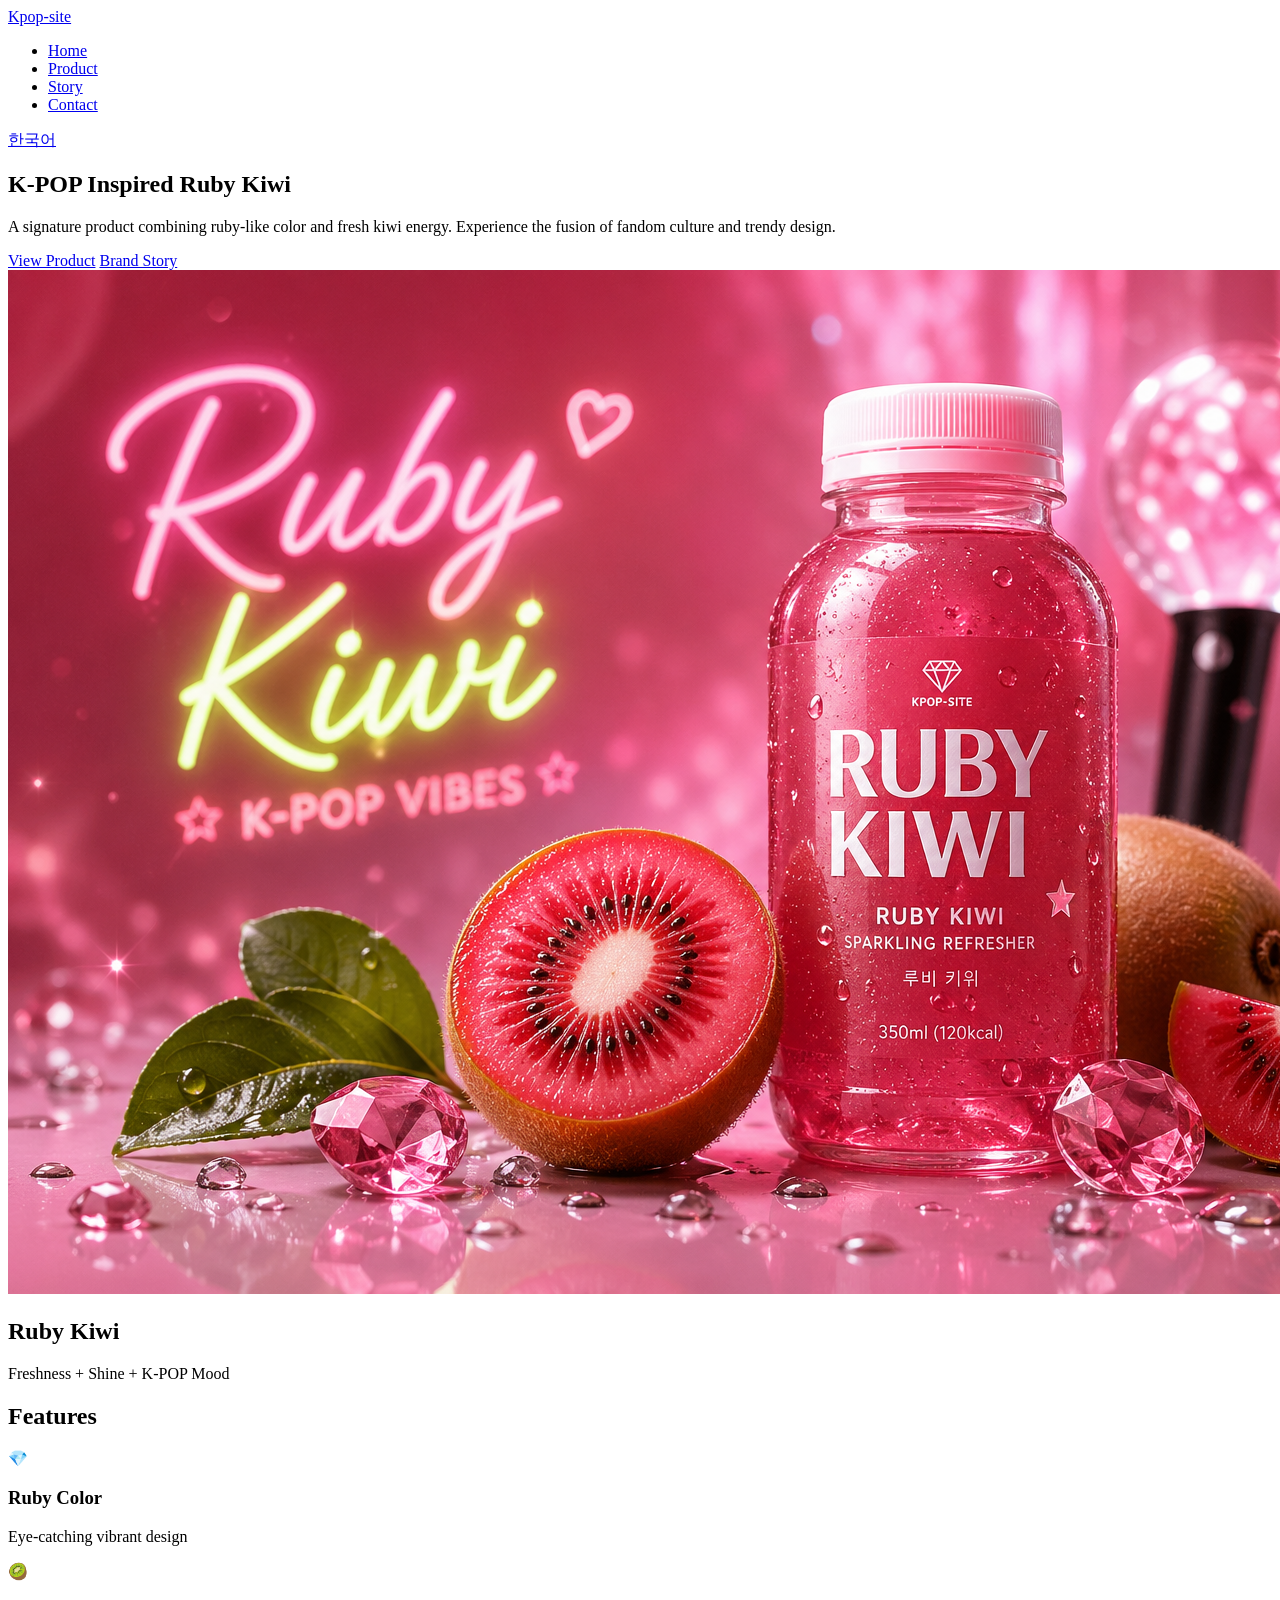
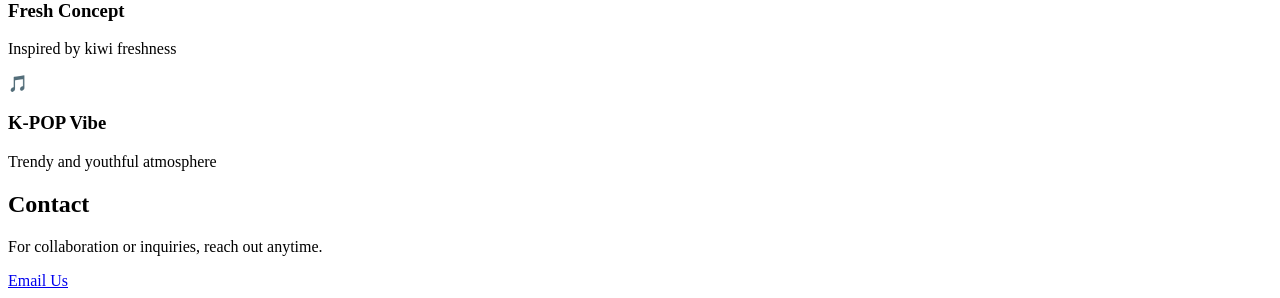
==== english.html @ 42dc640c "HGU" ====
<!DOCTYPE html>
<html lang="en">

<head>
    <meta charset="UTF-8" />
    <meta name="viewport" content="width=device-width, initial-scale=1.0" />
    <title>Kpop-site | Ruby Kiwi</title>
    <link rel="stylesheet" href="style.css">
</head>

<body>

    <header>
        <nav class="navbar">
            <a href="index.html" class="logo">Kpop-site</a>
            <ul class="nav-menu">
                <li><a href="#home">Home</a></li>
                <li><a href="#product">Product</a></li>
                <li><a href="#story">Story</a></li>
                <li><a href="#contact">Contact</a></li>
            </ul>
            <a href="index.html" class="lang-link">한국어</a>
        </nav>
    </header>

    <main>
        <section class="hero" id="home">
            <div class="hero-text">
                <h1>K-POP Inspired <span>Ruby Kiwi</span></h1>
                <p>
                    A signature product combining ruby-like color and fresh kiwi energy.
                    Experience the fusion of fandom culture and trendy design.
                </p>
                <div class="button-group">
                    <a href="#product" class="btn btn-primary">View Product</a>
                    <a href="#story" class="btn btn-secondary">Brand Story</a>
                </div>
            </div>

            <div class="product-card" id="product">
                <img src="ruby-kiwi.png" alt="Ruby Kiwi product image" />
                <h2>Ruby Kiwi</h2>
                <p>Freshness + Shine + K-POP Mood</p>
            </div>
        </section>

        <section>
            <h2 class="section-title">Features</h2>
            <div class="features">
                <div class="feature-card">
                    <div class="feature-icon">💎</div>
                    <h3>Ruby Color</h3>
                    <p>Eye-catching vibrant design</p>
                </div>

                <div class="feature-card">
                    <div class="feature-icon">🥝</div>
                    <h3>Fresh Concept</h3>
                    <p>Inspired by kiwi freshness</p>
                </div>

                <div class="feature-card">
                    <div class="feature-icon">🎵</div>
                    <h3>K-POP Vibe</h3>
                    <p>Trendy and youthful atmosphere</p>
                </div>
            </div>
        </section>

        <section id="contact">
            <div class="contact-box">
                <h2>Contact</h2>
                <p>For collaboration or inquiries, reach out anytime.</p>
                <a href="mailto:hello@kpop-site.com" class="btn btn-primary">Email Us</a>
            </div>
        </section>
    </main>

</body>

</html>
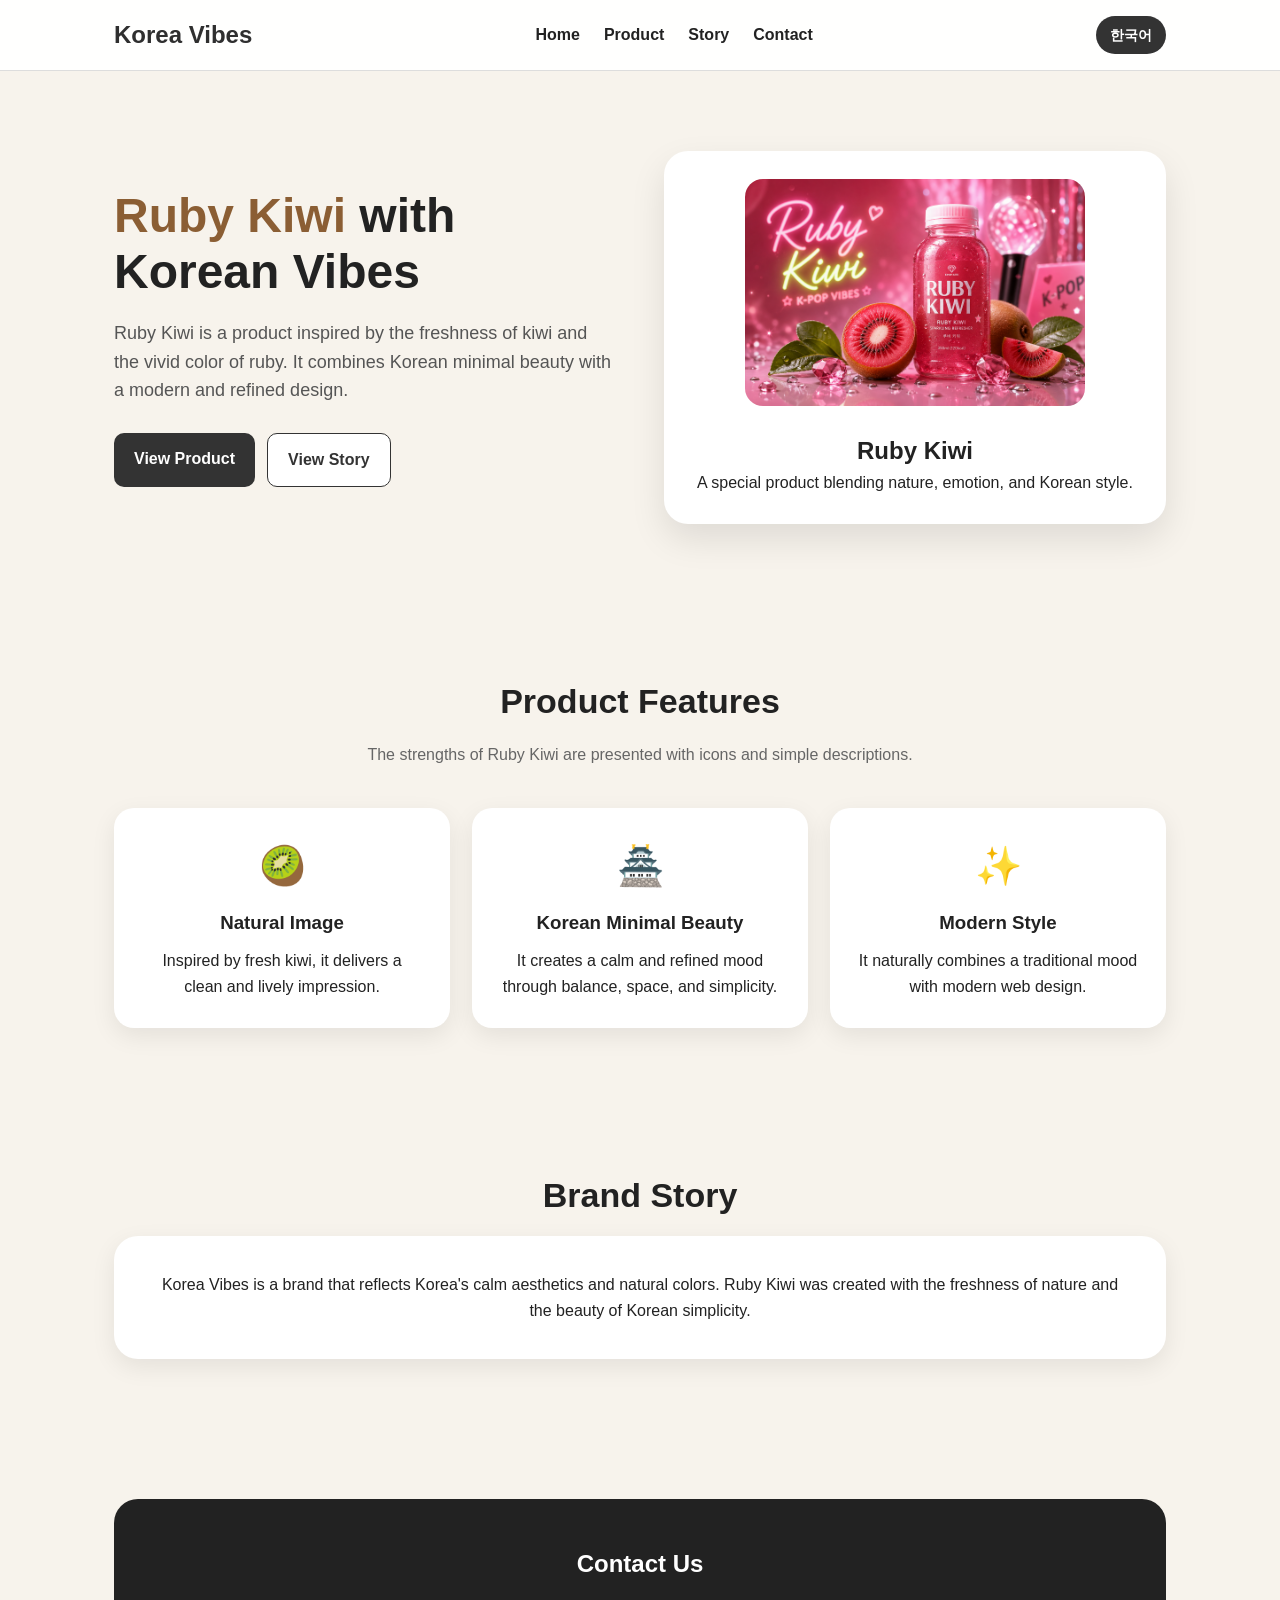
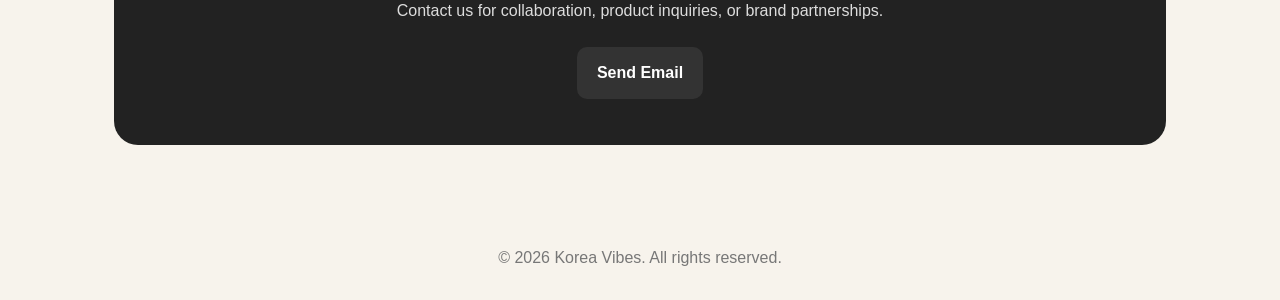
==== commit 99f6601f: "retry" ====
--- a/english.html
+++ b/english.html
@@ -1,81 +1,95 @@
 <!DOCTYPE html>
 <html lang="en">
+<head>
+  <meta charset="UTF-8" />
+  <meta name="viewport" content="width=device-width, initial-scale=1.0" />
+  <title>Korea Vibes | Ruby Kiwi</title>
+  <link rel="stylesheet" href="style.css" />
+</head>
+<body>
+  <header>
+    <nav class="navbar">
+      <a href="#home" class="logo">Korea Vibes</a>
 
-<head>
-    <meta charset="UTF-8" />
-    <meta name="viewport" content="width=device-width, initial-scale=1.0" />
-    <title>Kpop-site | Ruby Kiwi</title>
-    <link rel="stylesheet" href="style.css">
-</head>
+      <ul class="nav-menu">
+        <li><a href="#home">Home</a></li>
+        <li><a href="#product">Product</a></li>
+        <li><a href="#story">Story</a></li>
+        <li><a href="#contact">Contact</a></li>
+      </ul>
 
-<body>
+      <a href="index.html" class="lang-link">한국어</a>
+    </nav>
+  </header>
 
-    <header>
-        <nav class="navbar">
-            <a href="index.html" class="logo">Kpop-site</a>
-            <ul class="nav-menu">
-                <li><a href="#home">Home</a></li>
-                <li><a href="#product">Product</a></li>
-                <li><a href="#story">Story</a></li>
-                <li><a href="#contact">Contact</a></li>
-            </ul>
-            <a href="index.html" class="lang-link">한국어</a>
-        </nav>
-    </header>
+  <main>
+    <section class="hero" id="home">
+      <div class="hero-text">
+        <h1><span>Ruby Kiwi</span> with Korean Vibes</h1>
+        <p>
+          Ruby Kiwi is a product inspired by the freshness of kiwi and the vivid color of ruby.
+          It combines Korean minimal beauty with a modern and refined design.
+        </p>
 
-    <main>
-        <section class="hero" id="home">
-            <div class="hero-text">
-                <h1>K-POP Inspired <span>Ruby Kiwi</span></h1>
-                <p>
-                    A signature product combining ruby-like color and fresh kiwi energy.
-                    Experience the fusion of fandom culture and trendy design.
-                </p>
-                <div class="button-group">
-                    <a href="#product" class="btn btn-primary">View Product</a>
-                    <a href="#story" class="btn btn-secondary">Brand Story</a>
-                </div>
-            </div>
+        <div class="button-group">
+          <a href="#product" class="btn btn-primary">View Product</a>
+          <a href="#story" class="btn btn-secondary">View Story</a>
+        </div>
+      </div>
 
-            <div class="product-card" id="product">
-                <img src="ruby-kiwi.png" alt="Ruby Kiwi product image" />
-                <h2>Ruby Kiwi</h2>
-                <p>Freshness + Shine + K-POP Mood</p>
-            </div>
-        </section>
+      <div class="product-card" id="product">
+        <img src="ruby-kiwi.png" alt="Ruby Kiwi product image" />
+        <h2>Ruby Kiwi</h2>
+        <p>A special product blending nature, emotion, and Korean style.</p>
+      </div>
+    </section>
 
-        <section>
-            <h2 class="section-title">Features</h2>
-            <div class="features">
-                <div class="feature-card">
-                    <div class="feature-icon">💎</div>
-                    <h3>Ruby Color</h3>
-                    <p>Eye-catching vibrant design</p>
-                </div>
+    <section>
+      <h2 class="section-title">Product Features</h2>
+      <p class="section-desc">The strengths of Ruby Kiwi are presented with icons and simple descriptions.</p>
 
-                <div class="feature-card">
-                    <div class="feature-icon">🥝</div>
-                    <h3>Fresh Concept</h3>
-                    <p>Inspired by kiwi freshness</p>
-                </div>
+      <div class="features">
+        <article class="feature-card">
+          <div class="feature-icon">🥝</div>
+          <h3>Natural Image</h3>
+          <p>Inspired by fresh kiwi, it delivers a clean and lively impression.</p>
+        </article>
 
-                <div class="feature-card">
-                    <div class="feature-icon">🎵</div>
-                    <h3>K-POP Vibe</h3>
-                    <p>Trendy and youthful atmosphere</p>
-                </div>
-            </div>
-        </section>
+        <article class="feature-card">
+          <div class="feature-icon">🏯</div>
+          <h3>Korean Minimal Beauty</h3>
+          <p>It creates a calm and refined mood through balance, space, and simplicity.</p>
+        </article>
 
-        <section id="contact">
-            <div class="contact-box">
-                <h2>Contact</h2>
-                <p>For collaboration or inquiries, reach out anytime.</p>
-                <a href="mailto:hello@kpop-site.com" class="btn btn-primary">Email Us</a>
-            </div>
-        </section>
-    </main>
+        <article class="feature-card">
+          <div class="feature-icon">✨</div>
+          <h3>Modern Style</h3>
+          <p>It naturally combines a traditional mood with modern web design.</p>
+        </article>
+      </div>
+    </section>
 
+    <section id="story">
+      <h2 class="section-title">Brand Story</h2>
+      <div class="story-box">
+        <p>
+          Korea Vibes is a brand that reflects Korea's calm aesthetics and natural colors.
+          Ruby Kiwi was created with the freshness of nature and the beauty of Korean simplicity.
+        </p>
+      </div>
+    </section>
+
+    <section id="contact">
+      <div class="contact-box">
+        <h2>Contact Us</h2>
+        <p>Contact us for collaboration, product inquiries, or brand partnerships.</p>
+        <a href="mailto:hello@koreavibes.com" class="btn btn-primary">Send Email</a>
+      </div>
+    </section>
+  </main>
+
+  <footer>
+    <p>© 2026 Korea Vibes. All rights reserved.</p>
+  </footer>
 </body>
-
 </html>
--- a/style.css
+++ b/style.css
@@ -0,0 +1,240 @@
+* {
+  box-sizing: border-box;
+  margin: 0;
+  padding: 0;
+}
+
+html {
+  scroll-behavior: smooth;
+}
+
+body {
+  font-family: Arial, sans-serif;
+  background: #f7f3ec;
+  color: #222;
+  line-height: 1.6;
+}
+
+a {
+  text-decoration: none;
+  color: inherit;
+}
+
+header {
+  position: sticky;
+  top: 0;
+  z-index: 100;
+  background: rgba(255, 255, 255, 0.95);
+  border-bottom: 1px solid #ddd;
+}
+
+.navbar {
+  max-width: 1100px;
+  margin: 0 auto;
+  padding: 16px 24px;
+  display: flex;
+  justify-content: space-between;
+  align-items: center;
+  gap: 20px;
+}
+
+.logo {
+  font-size: 24px;
+  font-weight: 800;
+  color: #2f2f2f;
+}
+
+.nav-menu {
+  display: flex;
+  list-style: none;
+  gap: 24px;
+  font-weight: 600;
+}
+
+.nav-menu a:hover {
+  color: #8b5e34;
+}
+
+.lang-link {
+  padding: 8px 14px;
+  border-radius: 999px;
+  background: #333;
+  color: white;
+  font-size: 14px;
+  font-weight: bold;
+}
+
+.hero {
+  max-width: 1100px;
+  margin: 0 auto;
+  padding: 80px 24px;
+  display: grid;
+  grid-template-columns: 1fr 1fr;
+  align-items: center;
+  gap: 48px;
+}
+
+.hero-text h1 {
+  font-size: 48px;
+  line-height: 1.15;
+  margin-bottom: 20px;
+}
+
+.hero-text span {
+  color: #8b5e34;
+}
+
+.hero-text p {
+  color: #555;
+  font-size: 18px;
+  margin-bottom: 28px;
+}
+
+.button-group {
+  display: flex;
+  gap: 12px;
+  flex-wrap: wrap;
+}
+
+.btn {
+  display: inline-block;
+  padding: 13px 20px;
+  border-radius: 10px;
+  font-weight: bold;
+}
+
+.btn-primary {
+  background: #333;
+  color: white;
+}
+
+.btn-secondary {
+  background: white;
+  color: #333;
+  border: 1px solid #333;
+}
+
+.product-card {
+  background: white;
+  padding: 28px;
+  border-radius: 24px;
+  text-align: center;
+  box-shadow: 0 15px 35px rgba(0, 0, 0, 0.1);
+}
+
+.product-card img {
+  width: 100%;
+  max-width: 340px;
+  border-radius: 18px;
+  margin-bottom: 18px;
+}
+
+section {
+  max-width: 1100px;
+  margin: 0 auto;
+  padding: 70px 24px;
+}
+
+.section-title {
+  text-align: center;
+  font-size: 34px;
+  margin-bottom: 14px;
+}
+
+.section-desc {
+  text-align: center;
+  color: #666;
+  margin-bottom: 40px;
+}
+
+.features {
+  display: grid;
+  grid-template-columns: repeat(3, 1fr);
+  gap: 22px;
+}
+
+.feature-card {
+  background: white;
+  padding: 28px;
+  border-radius: 20px;
+  text-align: center;
+  box-shadow: 0 8px 24px rgba(0, 0, 0, 0.08);
+}
+
+.feature-icon {
+  font-size: 38px;
+  margin-bottom: 12px;
+}
+
+.feature-card h3 {
+  margin-bottom: 10px;
+}
+
+.story-box {
+  background: white;
+  border-radius: 24px;
+  padding: 36px;
+  box-shadow: 0 8px 24px rgba(0, 0, 0, 0.08);
+  text-align: center;
+}
+
+.contact-box {
+  background: #222;
+  color: white;
+  text-align: center;
+  padding: 46px 24px;
+  border-radius: 24px;
+}
+
+.contact-box p {
+  color: #ddd;
+  margin: 14px 0 24px;
+}
+
+footer {
+  text-align: center;
+  padding: 30px;
+  color: #777;
+}
+
+/* 태블릿 */
+@media (max-width: 900px) {
+  .hero {
+    gap: 30px;
+  }
+
+  .hero-text h1 {
+    font-size: 40px;
+  }
+}
+
+/* 모바일 */
+@media (max-width: 768px) {
+  .navbar {
+    flex-direction: column;
+  }
+
+  .nav-menu {
+    flex-wrap: wrap;
+    justify-content: center;
+    gap: 14px;
+  }
+
+  .hero {
+    grid-template-columns: 1fr;
+    text-align: center;
+    padding: 50px 24px;
+  }
+
+  .hero-text h1 {
+    font-size: 34px;
+  }
+
+  .button-group {
+    justify-content: center;
+  }
+
+  .features {
+    grid-template-columns: 1fr;
+  }
+}
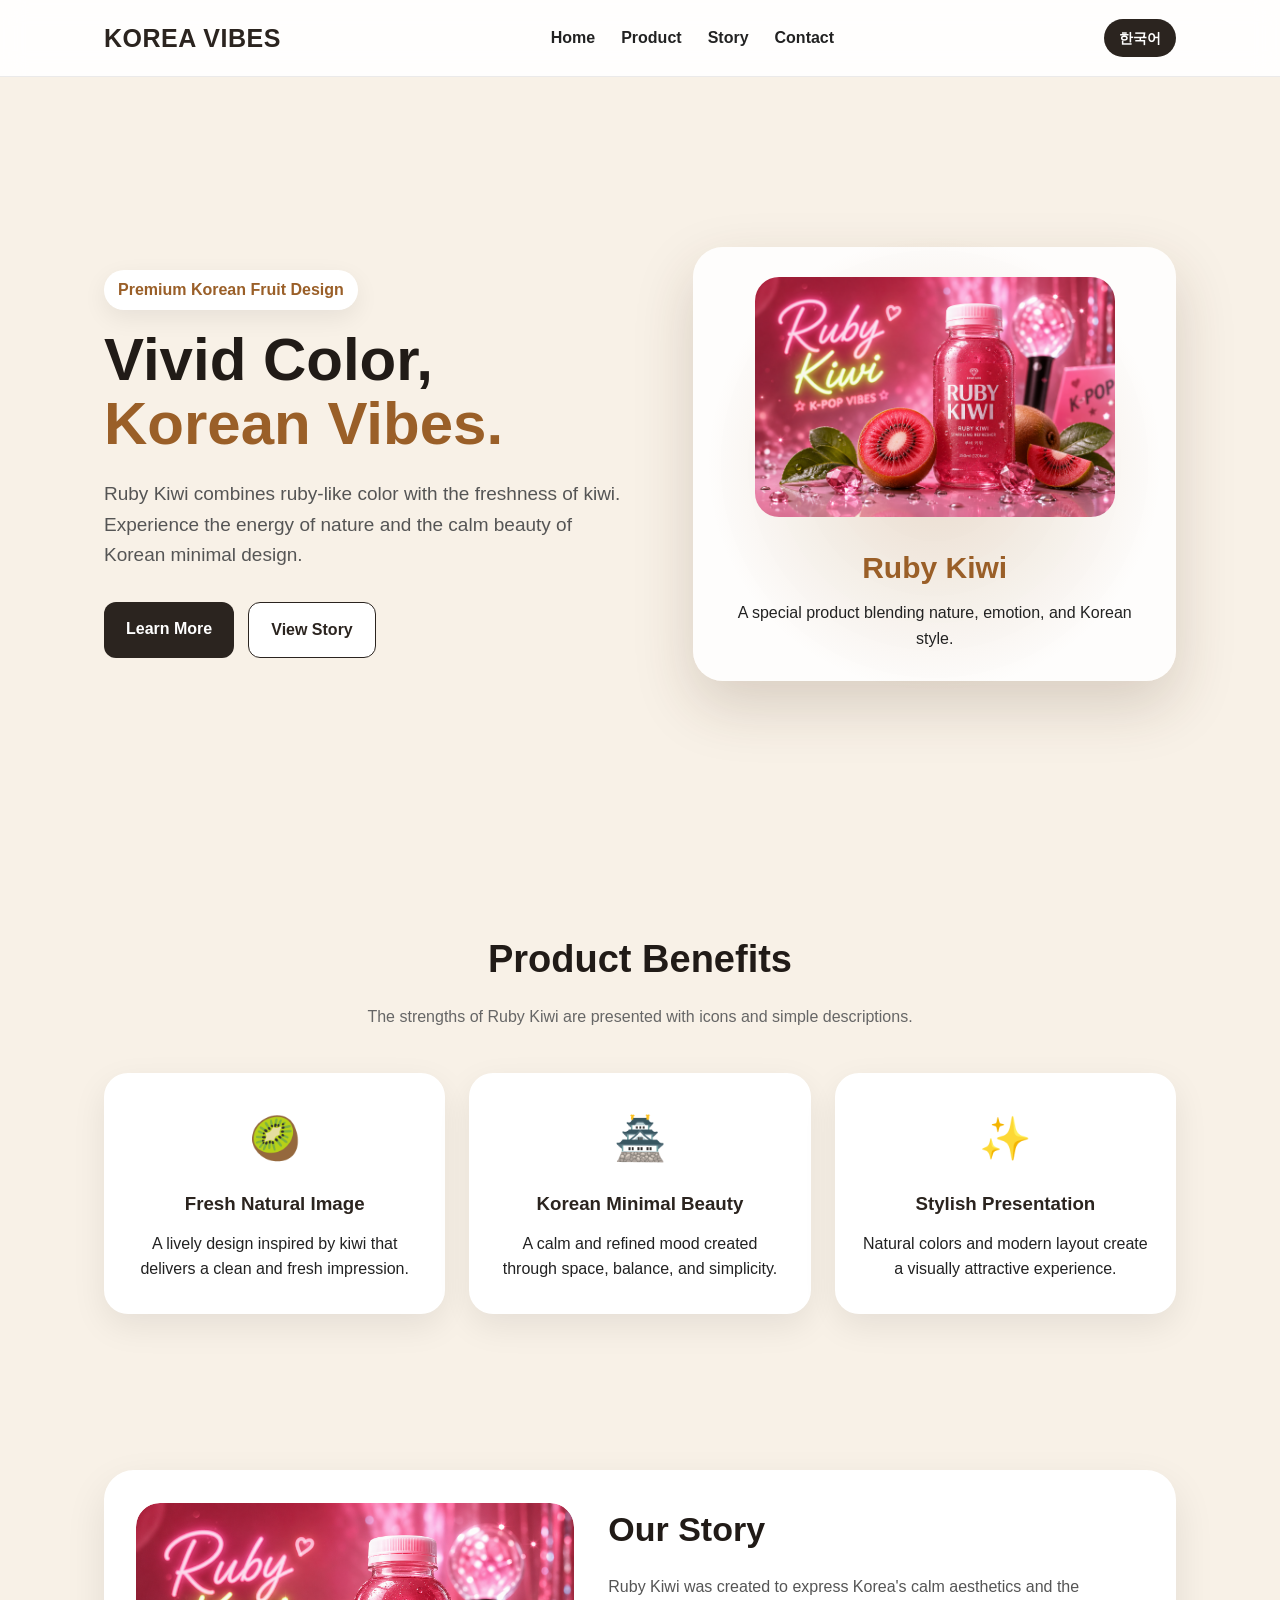
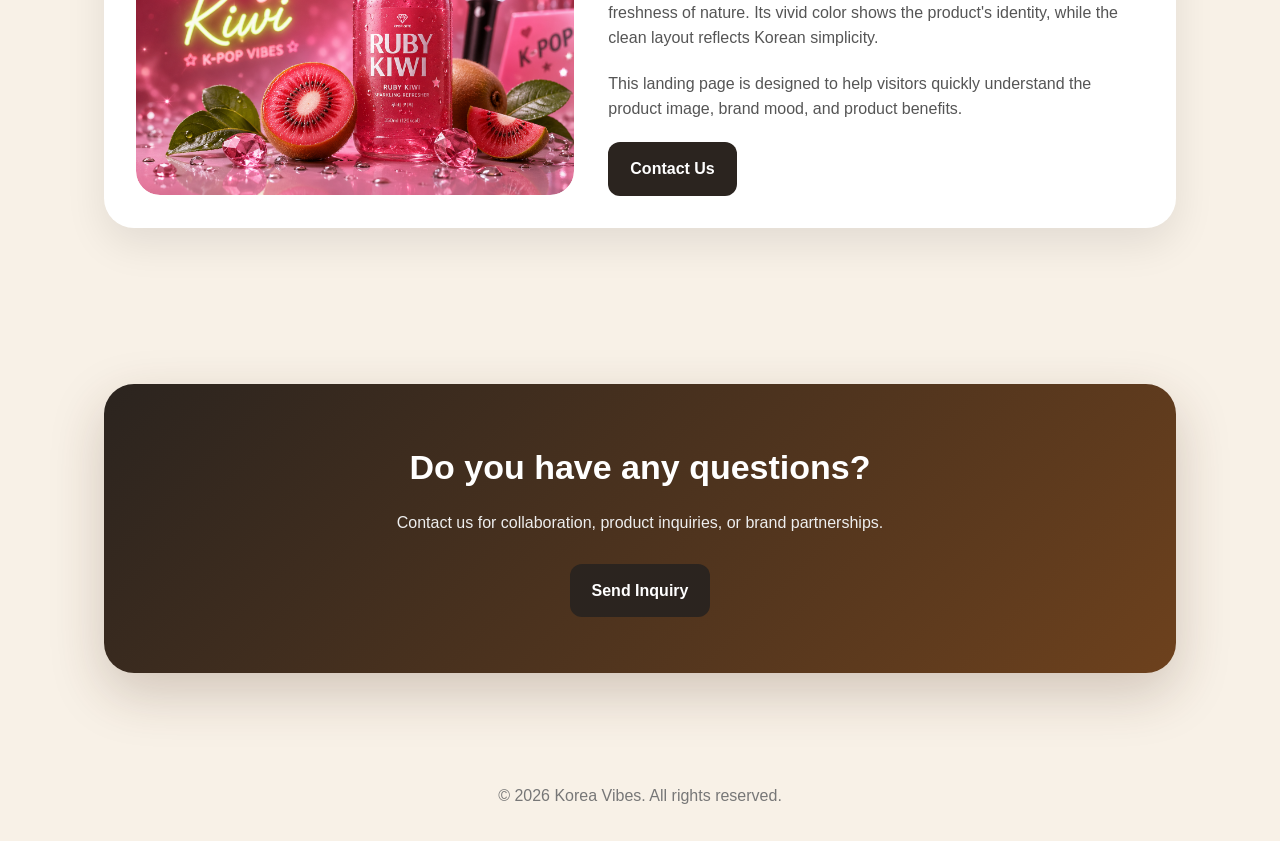
==== commit 613254f8: "retry" ====
--- a/english.html
+++ b/english.html
@@ -9,7 +9,7 @@
 <body>
   <header>
     <nav class="navbar">
-      <a href="#home" class="logo">Korea Vibes</a>
+      <a href="#home" class="logo">KOREA VIBES</a>
 
       <ul class="nav-menu">
         <li><a href="#home">Home</a></li>
@@ -25,14 +25,15 @@
   <main>
     <section class="hero" id="home">
       <div class="hero-text">
-        <h1><span>Ruby Kiwi</span> with Korean Vibes</h1>
+        <div class="hero-label">Premium Korean Fruit Design</div>
+        <h1>Vivid Color,<br><span>Korean Vibes.</span></h1>
         <p>
-          Ruby Kiwi is a product inspired by the freshness of kiwi and the vivid color of ruby.
-          It combines Korean minimal beauty with a modern and refined design.
+          Ruby Kiwi combines ruby-like color with the freshness of kiwi.
+          Experience the energy of nature and the calm beauty of Korean minimal design.
         </p>
 
         <div class="button-group">
-          <a href="#product" class="btn btn-primary">View Product</a>
+          <a href="#product" class="btn btn-primary">Learn More</a>
           <a href="#story" class="btn btn-secondary">View Story</a>
         </div>
       </div>
@@ -44,46 +45,57 @@
       </div>
     </section>
 
-    <section>
-      <h2 class="section-title">Product Features</h2>
+    <section class="reveal">
+      <h2 class="section-title">Product Benefits</h2>
       <p class="section-desc">The strengths of Ruby Kiwi are presented with icons and simple descriptions.</p>
 
       <div class="features">
         <article class="feature-card">
           <div class="feature-icon">🥝</div>
-          <h3>Natural Image</h3>
-          <p>Inspired by fresh kiwi, it delivers a clean and lively impression.</p>
+          <h3>Fresh Natural Image</h3>
+          <p>A lively design inspired by kiwi that delivers a clean and fresh impression.</p>
         </article>
 
         <article class="feature-card">
           <div class="feature-icon">🏯</div>
           <h3>Korean Minimal Beauty</h3>
-          <p>It creates a calm and refined mood through balance, space, and simplicity.</p>
+          <p>A calm and refined mood created through space, balance, and simplicity.</p>
         </article>
 
         <article class="feature-card">
           <div class="feature-icon">✨</div>
-          <h3>Modern Style</h3>
-          <p>It naturally combines a traditional mood with modern web design.</p>
+          <h3>Stylish Presentation</h3>
+          <p>Natural colors and modern layout create a visually attractive experience.</p>
         </article>
       </div>
     </section>
 
-    <section id="story">
-      <h2 class="section-title">Brand Story</h2>
-      <div class="story-box">
-        <p>
-          Korea Vibes is a brand that reflects Korea's calm aesthetics and natural colors.
-          Ruby Kiwi was created with the freshness of nature and the beauty of Korean simplicity.
-        </p>
+    <section id="story" class="reveal">
+      <div class="story-layout">
+        <div class="story-image">
+          <img src="ruby-kiwi.png" alt="Ruby Kiwi story image" />
+        </div>
+
+        <div class="story-text">
+          <h2>Our Story</h2>
+          <p>
+            Ruby Kiwi was created to express Korea's calm aesthetics and the freshness of nature.
+            Its vivid color shows the product's identity, while the clean layout reflects Korean simplicity.
+          </p>
+          <p>
+            This landing page is designed to help visitors quickly understand the product image,
+            brand mood, and product benefits.
+          </p>
+          <a href="#contact" class="btn btn-primary">Contact Us</a>
+        </div>
       </div>
     </section>
 
-    <section id="contact">
+    <section id="contact" class="reveal">
       <div class="contact-box">
-        <h2>Contact Us</h2>
+        <h2>Do you have any questions?</h2>
         <p>Contact us for collaboration, product inquiries, or brand partnerships.</p>
-        <a href="mailto:hello@koreavibes.com" class="btn btn-primary">Send Email</a>
+        <a href="mailto:hello@koreavibes.com" class="btn btn-primary">Send Inquiry</a>
       </div>
     </section>
   </main>
@@ -91,5 +103,7 @@
   <footer>
     <p>© 2026 Korea Vibes. All rights reserved.</p>
   </footer>
+
+  <script src="script.js"></script>
 </body>
 </html>
--- a/style.css
+++ b/style.css
@@ -10,9 +10,10 @@
 
 body {
   font-family: Arial, sans-serif;
-  background: #f7f3ec;
+  background: #f8f1e7;
   color: #222;
   line-height: 1.6;
+  overflow-x: hidden;
 }
 
 a {
@@ -24,187 +25,353 @@
   position: sticky;
   top: 0;
   z-index: 100;
-  background: rgba(255, 255, 255, 0.95);
-  border-bottom: 1px solid #ddd;
+  background: rgba(255, 255, 255, 0.92);
+  backdrop-filter: blur(12px);
+  border-bottom: 1px solid rgba(0, 0, 0, 0.08);
+  animation: slideDown 0.8s ease;
 }
 
 .navbar {
-  max-width: 1100px;
+  max-width: 1120px;
   margin: 0 auto;
-  padding: 16px 24px;
+  padding: 18px 24px;
   display: flex;
   justify-content: space-between;
   align-items: center;
-  gap: 20px;
+  gap: 22px;
 }
 
 .logo {
-  font-size: 24px;
-  font-weight: 800;
-  color: #2f2f2f;
+  font-size: 25px;
+  font-weight: 900;
+  color: #2b241f;
+  letter-spacing: 0.5px;
 }
 
 .nav-menu {
   display: flex;
   list-style: none;
-  gap: 24px;
-  font-weight: 600;
-}
-
-.nav-menu a:hover {
-  color: #8b5e34;
+  gap: 26px;
+  font-weight: 700;
+}
+
+.nav-menu a {
+  position: relative;
+}
+
+.nav-menu a::after {
+  content: "";
+  position: absolute;
+  left: 0;
+  bottom: -6px;
+  width: 0;
+  height: 2px;
+  background: #9a5f28;
+  transition: width 0.3s ease;
+}
+
+.nav-menu a:hover::after {
+  width: 100%;
 }
 
 .lang-link {
-  padding: 8px 14px;
+  padding: 8px 15px;
   border-radius: 999px;
-  background: #333;
+  background: #2b241f;
   color: white;
   font-size: 14px;
   font-weight: bold;
+  transition: transform 0.25s ease, background 0.25s ease;
+}
+
+.lang-link:hover {
+  transform: translateY(-3px);
+  background: #9a5f28;
 }
 
 .hero {
-  max-width: 1100px;
+  max-width: 1120px;
+  min-height: 86vh;
   margin: 0 auto;
   padding: 80px 24px;
   display: grid;
-  grid-template-columns: 1fr 1fr;
+  grid-template-columns: 1.05fr 0.95fr;
   align-items: center;
-  gap: 48px;
+  gap: 56px;
+}
+
+.hero-text {
+  animation: fadeUp 1s ease both;
+}
+
+.hero-label {
+  display: inline-block;
+  margin-bottom: 18px;
+  padding: 7px 14px;
+  border-radius: 999px;
+  background: #fff;
+  color: #9a5f28;
+  font-weight: 800;
+  box-shadow: 0 8px 24px rgba(0, 0, 0, 0.07);
 }
 
 .hero-text h1 {
-  font-size: 48px;
-  line-height: 1.15;
-  margin-bottom: 20px;
+  font-size: 60px;
+  line-height: 1.08;
+  margin-bottom: 22px;
+  color: #211b17;
 }
 
 .hero-text span {
-  color: #8b5e34;
+  color: #9a5f28;
 }
 
 .hero-text p {
   color: #555;
-  font-size: 18px;
-  margin-bottom: 28px;
+  font-size: 19px;
+  margin-bottom: 32px;
+  max-width: 560px;
 }
 
 .button-group {
   display: flex;
-  gap: 12px;
+  gap: 14px;
   flex-wrap: wrap;
 }
 
 .btn {
   display: inline-block;
-  padding: 13px 20px;
-  border-radius: 10px;
-  font-weight: bold;
+  padding: 14px 22px;
+  border-radius: 12px;
+  font-weight: 800;
+  transition: transform 0.25s ease, box-shadow 0.25s ease, background 0.25s ease;
+}
+
+.btn:hover {
+  transform: translateY(-4px);
+  box-shadow: 0 12px 24px rgba(0, 0, 0, 0.16);
 }
 
 .btn-primary {
-  background: #333;
+  background: #2b241f;
   color: white;
 }
 
 .btn-secondary {
   background: white;
-  color: #333;
-  border: 1px solid #333;
+  color: #2b241f;
+  border: 1px solid #2b241f;
 }
 
 .product-card {
-  background: white;
-  padding: 28px;
-  border-radius: 24px;
-  text-align: center;
-  box-shadow: 0 15px 35px rgba(0, 0, 0, 0.1);
+  position: relative;
+  background: rgba(255, 255, 255, 0.86);
+  padding: 30px;
+  border-radius: 30px;
+  text-align: center;
+  box-shadow: 0 24px 60px rgba(71, 43, 22, 0.18);
+  animation: fadeLeft 1.1s ease both, floatImage 4s ease-in-out infinite;
+}
+
+.product-card::before {
+  content: "";
+  position: absolute;
+  inset: -18px;
+  z-index: -1;
+  border-radius: 38px;
+  background: radial-gradient(circle, rgba(154, 95, 40, 0.23), transparent 65%);
 }
 
 .product-card img {
   width: 100%;
-  max-width: 340px;
-  border-radius: 18px;
-  margin-bottom: 18px;
+  max-width: 360px;
+  border-radius: 24px;
+  margin-bottom: 20px;
+}
+
+.product-card h2 {
+  font-size: 30px;
+  color: #9a5f28;
+  margin-bottom: 8px;
 }
 
 section {
-  max-width: 1100px;
+  max-width: 1120px;
   margin: 0 auto;
-  padding: 70px 24px;
+  padding: 78px 24px;
 }
 
 .section-title {
   text-align: center;
-  font-size: 34px;
+  font-size: 38px;
   margin-bottom: 14px;
+  color: #211b17;
 }
 
 .section-desc {
   text-align: center;
   color: #666;
-  margin-bottom: 40px;
+  margin-bottom: 44px;
 }
 
 .features {
   display: grid;
   grid-template-columns: repeat(3, 1fr);
-  gap: 22px;
+  gap: 24px;
 }
 
 .feature-card {
   background: white;
-  padding: 28px;
-  border-radius: 20px;
-  text-align: center;
-  box-shadow: 0 8px 24px rgba(0, 0, 0, 0.08);
+  padding: 32px 28px;
+  border-radius: 24px;
+  text-align: center;
+  box-shadow: 0 12px 34px rgba(0, 0, 0, 0.08);
+  transition: transform 0.3s ease, box-shadow 0.3s ease;
+}
+
+.feature-card:hover {
+  transform: translateY(-10px);
+  box-shadow: 0 22px 48px rgba(0, 0, 0, 0.14);
 }
 
 .feature-icon {
-  font-size: 38px;
+  font-size: 42px;
+  margin-bottom: 16px;
+}
+
+.feature-card h3 {
   margin-bottom: 12px;
-}
-
-.feature-card h3 {
-  margin-bottom: 10px;
-}
-
-.story-box {
+  color: #2b241f;
+}
+
+.story-layout {
+  display: grid;
+  grid-template-columns: 0.9fr 1.1fr;
+  gap: 34px;
+  align-items: center;
   background: white;
+  border-radius: 30px;
+  padding: 32px;
+  box-shadow: 0 16px 42px rgba(0, 0, 0, 0.09);
+}
+
+.story-image {
+  overflow: hidden;
   border-radius: 24px;
-  padding: 36px;
-  box-shadow: 0 8px 24px rgba(0, 0, 0, 0.08);
-  text-align: center;
+}
+
+.story-image img {
+  width: 100%;
+  display: block;
+  border-radius: 24px;
+  transition: transform 0.5s ease;
+}
+
+.story-layout:hover .story-image img {
+  transform: scale(1.06);
+}
+
+.story-text h2 {
+  font-size: 34px;
+  margin-bottom: 18px;
+  color: #211b17;
+}
+
+.story-text p {
+  color: #555;
+  margin-bottom: 20px;
 }
 
 .contact-box {
-  background: #222;
+  background: linear-gradient(135deg, #2b241f, #6d411d);
   color: white;
   text-align: center;
-  padding: 46px 24px;
-  border-radius: 24px;
+  padding: 56px 24px;
+  border-radius: 30px;
+  box-shadow: 0 20px 54px rgba(71, 43, 22, 0.22);
+}
+
+.contact-box h2 {
+  font-size: 34px;
 }
 
 .contact-box p {
-  color: #ddd;
-  margin: 14px 0 24px;
+  color: #eee;
+  margin: 16px 0 28px;
 }
 
 footer {
   text-align: center;
-  padding: 30px;
+  padding: 32px;
   color: #777;
+}
+
+.reveal {
+  opacity: 0;
+  transform: translateY(46px);
+  transition: opacity 0.8s ease, transform 0.8s ease;
+}
+
+.reveal.active {
+  opacity: 1;
+  transform: translateY(0);
+}
+
+@keyframes fadeUp {
+  from {
+    opacity: 0;
+    transform: translateY(44px);
+  }
+  to {
+    opacity: 1;
+    transform: translateY(0);
+  }
+}
+
+@keyframes fadeLeft {
+  from {
+    opacity: 0;
+    transform: translateX(44px);
+  }
+  to {
+    opacity: 1;
+    transform: translateX(0);
+  }
+}
+
+@keyframes floatImage {
+  0%, 100% {
+    transform: translateY(0);
+  }
+  50% {
+    transform: translateY(-14px);
+  }
+}
+
+@keyframes slideDown {
+  from {
+    opacity: 0;
+    transform: translateY(-24px);
+  }
+  to {
+    opacity: 1;
+    transform: translateY(0);
+  }
 }
 
 /* 태블릿 */
 @media (max-width: 900px) {
   .hero {
-    gap: 30px;
+    min-height: auto;
+    gap: 36px;
   }
 
   .hero-text h1 {
-    font-size: 40px;
+    font-size: 46px;
+  }
+
+  .story-layout {
+    grid-template-columns: 1fr;
   }
 }
 
@@ -223,11 +390,16 @@
   .hero {
     grid-template-columns: 1fr;
     text-align: center;
-    padding: 50px 24px;
+    padding: 54px 24px;
   }
 
   .hero-text h1 {
-    font-size: 34px;
+    font-size: 36px;
+  }
+
+  .hero-text p {
+    margin-left: auto;
+    margin-right: auto;
   }
 
   .button-group {
@@ -237,4 +409,8 @@
   .features {
     grid-template-columns: 1fr;
   }
+
+  .section-title {
+    font-size: 30px;
+  }
 }
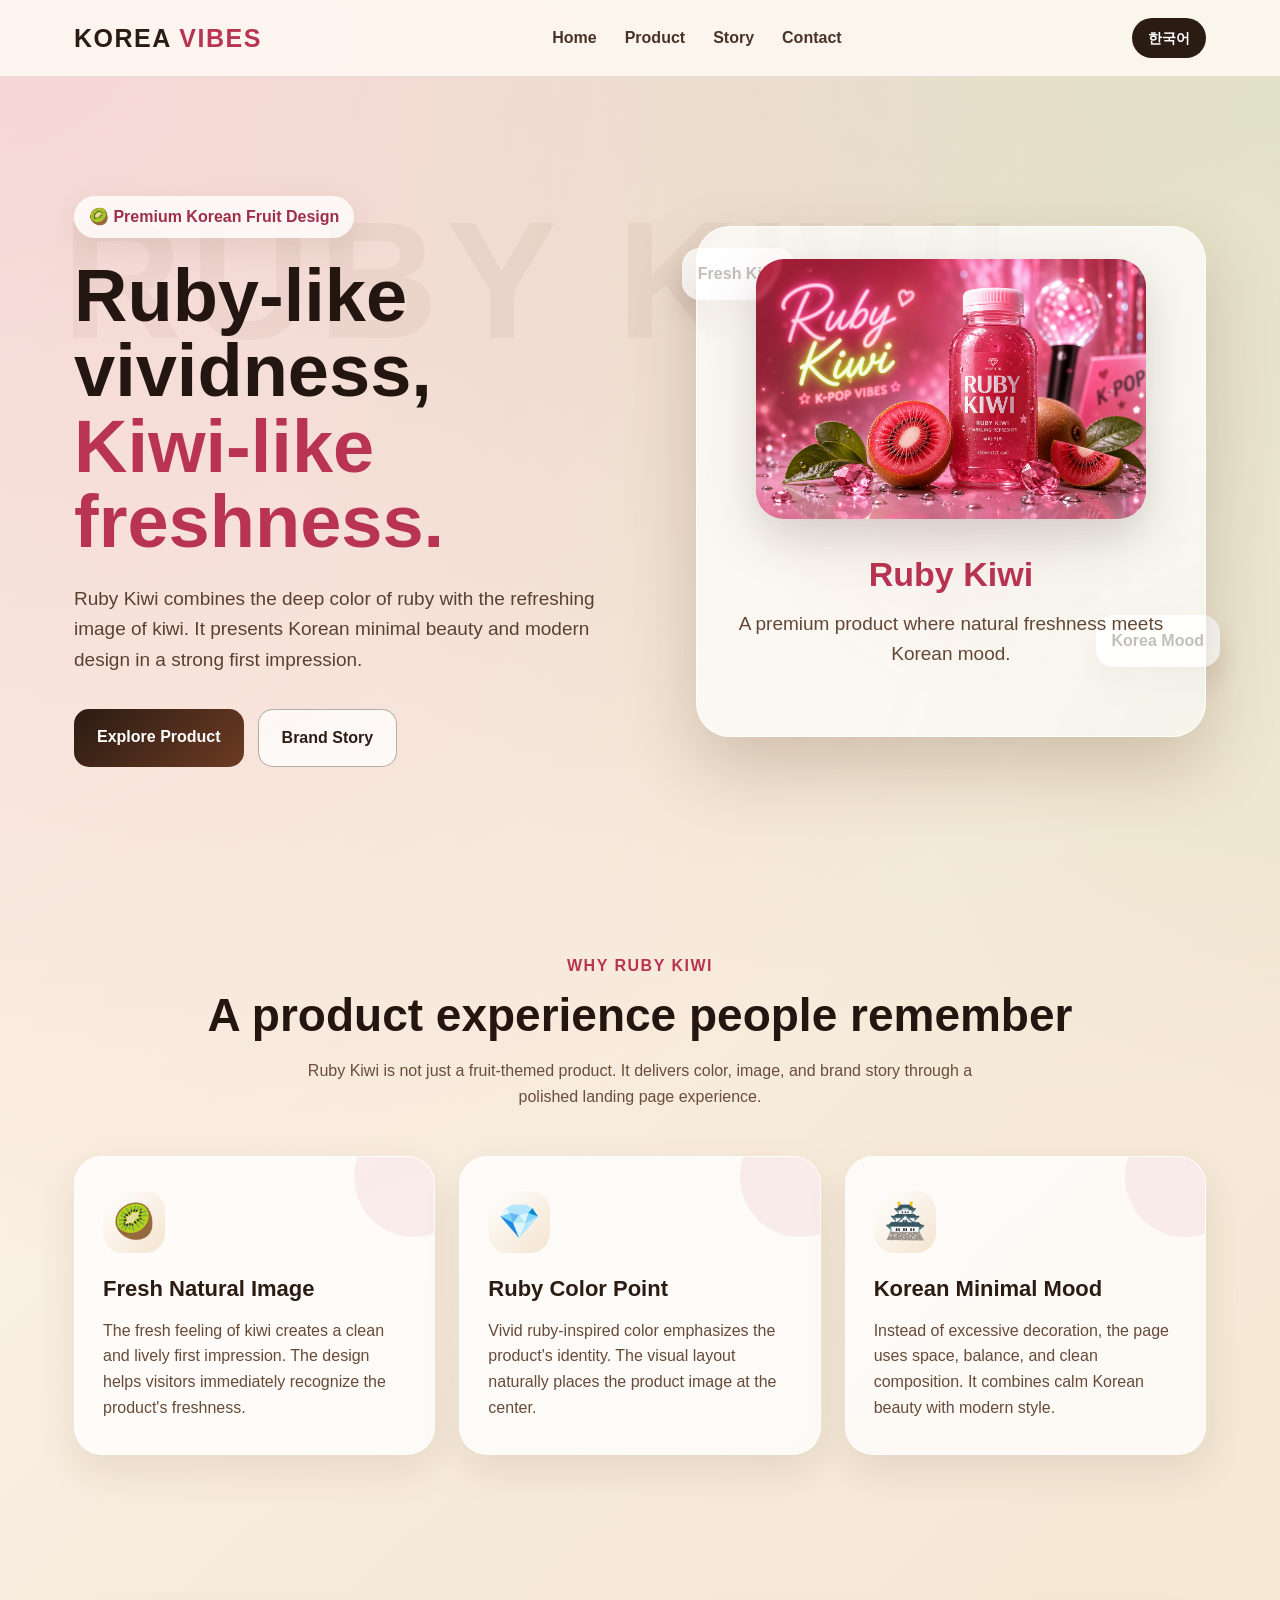
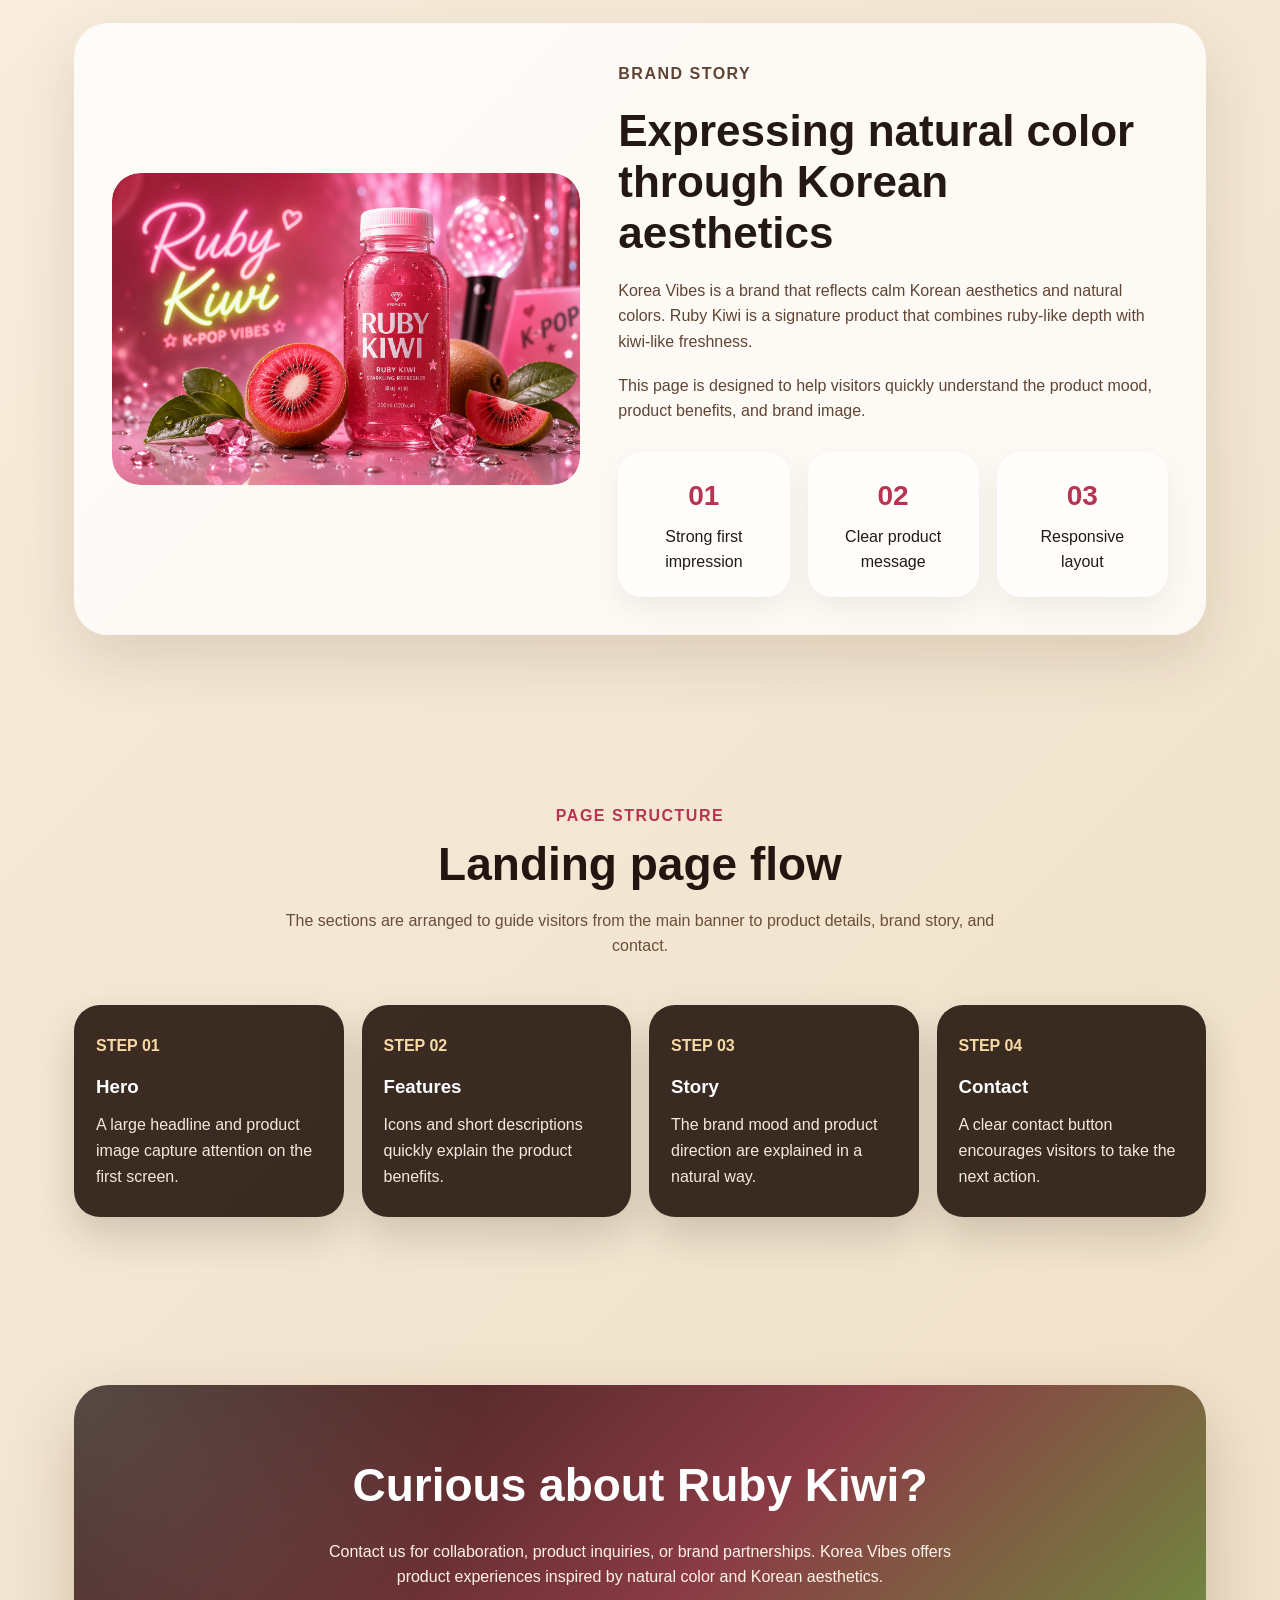
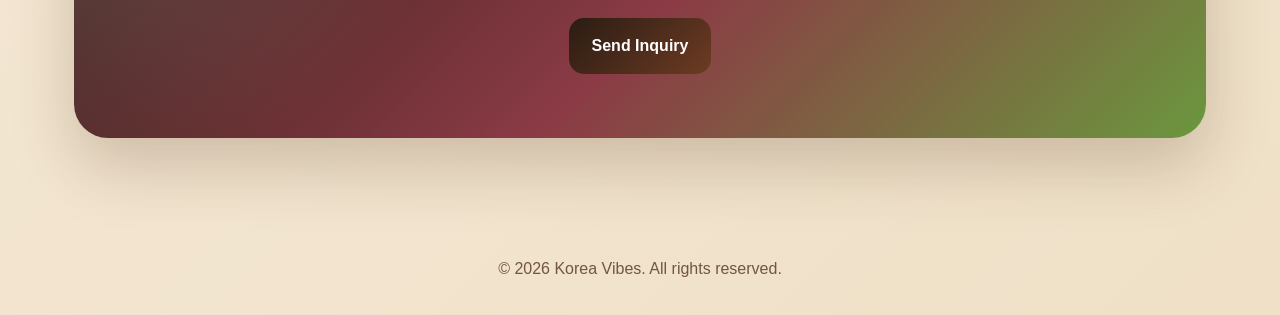
==== commit 49f30228: "." ====
--- a/english.html
+++ b/english.html
@@ -9,7 +9,7 @@
 <body>
   <header>
     <nav class="navbar">
-      <a href="#home" class="logo">KOREA VIBES</a>
+      <a href="#home" class="logo">KOREA <span>VIBES</span></a>
 
       <ul class="nav-menu">
         <li><a href="#home">Home</a></li>
@@ -25,47 +25,64 @@
   <main>
     <section class="hero" id="home">
       <div class="hero-text">
-        <div class="hero-label">Premium Korean Fruit Design</div>
-        <h1>Vivid Color,<br><span>Korean Vibes.</span></h1>
+        <div class="hero-label">🥝 Premium Korean Fruit Design</div>
+        <h1>Ruby-like vividness,<br><span>Kiwi-like freshness.</span></h1>
         <p>
-          Ruby Kiwi combines ruby-like color with the freshness of kiwi.
-          Experience the energy of nature and the calm beauty of Korean minimal design.
+          Ruby Kiwi combines the deep color of ruby with the refreshing image of kiwi.
+          It presents Korean minimal beauty and modern design in a strong first impression.
         </p>
 
         <div class="button-group">
-          <a href="#product" class="btn btn-primary">Learn More</a>
-          <a href="#story" class="btn btn-secondary">View Story</a>
+          <a href="#product" class="btn btn-primary">Explore Product</a>
+          <a href="#story" class="btn btn-secondary">Brand Story</a>
         </div>
       </div>
 
-      <div class="product-card" id="product">
-        <img src="ruby-kiwi.png" alt="Ruby Kiwi product image" />
-        <h2>Ruby Kiwi</h2>
-        <p>A special product blending nature, emotion, and Korean style.</p>
+      <div class="hero-visual">
+        <div class="floating-badge badge-one">Fresh Kiwi</div>
+        <div class="floating-badge badge-two">Korea Mood</div>
+
+        <div class="product-card" id="product">
+          <img src="ruby-kiwi.png" alt="Ruby Kiwi product image" />
+          <h2>Ruby Kiwi</h2>
+          <p>A premium product where natural freshness meets Korean mood.</p>
+        </div>
       </div>
     </section>
 
     <section class="reveal">
-      <h2 class="section-title">Product Benefits</h2>
-      <p class="section-desc">The strengths of Ruby Kiwi are presented with icons and simple descriptions.</p>
+      <p class="section-kicker">WHY RUBY KIWI</p>
+      <h2 class="section-title">A product experience people remember</h2>
+      <p class="section-desc">
+        Ruby Kiwi is not just a fruit-themed product. It delivers color, image, and brand story through a polished landing page experience.
+      </p>
 
       <div class="features">
         <article class="feature-card">
           <div class="feature-icon">🥝</div>
           <h3>Fresh Natural Image</h3>
-          <p>A lively design inspired by kiwi that delivers a clean and fresh impression.</p>
+          <p>
+            The fresh feeling of kiwi creates a clean and lively first impression.
+            The design helps visitors immediately recognize the product's freshness.
+          </p>
+        </article>
+
+        <article class="feature-card">
+          <div class="feature-icon">💎</div>
+          <h3>Ruby Color Point</h3>
+          <p>
+            Vivid ruby-inspired color emphasizes the product's identity.
+            The visual layout naturally places the product image at the center.
+          </p>
         </article>
 
         <article class="feature-card">
           <div class="feature-icon">🏯</div>
-          <h3>Korean Minimal Beauty</h3>
-          <p>A calm and refined mood created through space, balance, and simplicity.</p>
-        </article>
-
-        <article class="feature-card">
-          <div class="feature-icon">✨</div>
-          <h3>Stylish Presentation</h3>
-          <p>Natural colors and modern layout create a visually attractive experience.</p>
+          <h3>Korean Minimal Mood</h3>
+          <p>
+            Instead of excessive decoration, the page uses space, balance, and clean composition.
+            It combines calm Korean beauty with modern style.
+          </p>
         </article>
       </div>
     </section>
@@ -77,24 +94,76 @@
         </div>
 
         <div class="story-text">
-          <h2>Our Story</h2>
+          <p class="section-kicker">BRAND STORY</p>
+          <h2>Expressing natural color through Korean aesthetics</h2>
           <p>
-            Ruby Kiwi was created to express Korea's calm aesthetics and the freshness of nature.
-            Its vivid color shows the product's identity, while the clean layout reflects Korean simplicity.
+            Korea Vibes is a brand that reflects calm Korean aesthetics and natural colors.
+            Ruby Kiwi is a signature product that combines ruby-like depth with kiwi-like freshness.
           </p>
           <p>
-            This landing page is designed to help visitors quickly understand the product image,
-            brand mood, and product benefits.
+            This page is designed to help visitors quickly understand the product mood,
+            product benefits, and brand image.
           </p>
-          <a href="#contact" class="btn btn-primary">Contact Us</a>
+
+          <div class="detail-grid">
+            <div class="detail-item">
+              <strong>01</strong>
+              <span>Strong first impression</span>
+            </div>
+            <div class="detail-item">
+              <strong>02</strong>
+              <span>Clear product message</span>
+            </div>
+            <div class="detail-item">
+              <strong>03</strong>
+              <span>Responsive layout</span>
+            </div>
+          </div>
         </div>
       </div>
     </section>
 
-    <section id="contact" class="reveal">
+    <section class="reveal delay-1">
+      <p class="section-kicker">PAGE STRUCTURE</p>
+      <h2 class="section-title">Landing page flow</h2>
+      <p class="section-desc">
+        The sections are arranged to guide visitors from the main banner to product details, brand story, and contact.
+      </p>
+
+      <div class="process">
+        <article class="process-step">
+          <span>STEP 01</span>
+          <h3>Hero</h3>
+          <p>A large headline and product image capture attention on the first screen.</p>
+        </article>
+
+        <article class="process-step">
+          <span>STEP 02</span>
+          <h3>Features</h3>
+          <p>Icons and short descriptions quickly explain the product benefits.</p>
+        </article>
+
+        <article class="process-step">
+          <span>STEP 03</span>
+          <h3>Story</h3>
+          <p>The brand mood and product direction are explained in a natural way.</p>
+        </article>
+
+        <article class="process-step">
+          <span>STEP 04</span>
+          <h3>Contact</h3>
+          <p>A clear contact button encourages visitors to take the next action.</p>
+        </article>
+      </div>
+    </section>
+
+    <section id="contact" class="reveal delay-2">
       <div class="contact-box">
-        <h2>Do you have any questions?</h2>
-        <p>Contact us for collaboration, product inquiries, or brand partnerships.</p>
+        <h2>Curious about Ruby Kiwi?</h2>
+        <p>
+          Contact us for collaboration, product inquiries, or brand partnerships.
+          Korea Vibes offers product experiences inspired by natural color and Korean aesthetics.
+        </p>
         <a href="mailto:hello@koreavibes.com" class="btn btn-primary">Send Inquiry</a>
       </div>
     </section>
--- a/style.css
+++ b/style.css
@@ -10,8 +10,11 @@
 
 body {
   font-family: Arial, sans-serif;
-  background: #f8f1e7;
-  color: #222;
+  color: #241912;
+  background:
+    radial-gradient(circle at top left, rgba(197, 55, 91, 0.18), transparent 34%),
+    radial-gradient(circle at top right, rgba(112, 163, 73, 0.18), transparent 30%),
+    linear-gradient(135deg, #fff8ef 0%, #f6ead9 42%, #efe0c7 100%);
   line-height: 1.6;
   overflow-x: hidden;
 }
@@ -24,35 +27,40 @@
 header {
   position: sticky;
   top: 0;
-  z-index: 100;
-  background: rgba(255, 255, 255, 0.92);
-  backdrop-filter: blur(12px);
-  border-bottom: 1px solid rgba(0, 0, 0, 0.08);
-  animation: slideDown 0.8s ease;
+  z-index: 1000;
+  background: rgba(255, 251, 244, 0.82);
+  backdrop-filter: blur(16px);
+  border-bottom: 1px solid rgba(82, 52, 31, 0.12);
+  animation: navDrop 0.8s ease both;
 }
 
 .navbar {
-  max-width: 1120px;
+  max-width: 1180px;
   margin: 0 auto;
   padding: 18px 24px;
   display: flex;
   justify-content: space-between;
   align-items: center;
-  gap: 22px;
+  gap: 24px;
 }
 
 .logo {
   font-size: 25px;
   font-weight: 900;
-  color: #2b241f;
-  letter-spacing: 0.5px;
+  letter-spacing: 1.5px;
+  color: #2b1c13;
+}
+
+.logo span {
+  color: #b93452;
 }
 
 .nav-menu {
   display: flex;
   list-style: none;
-  gap: 26px;
+  gap: 28px;
   font-weight: 700;
+  color: #493327;
 }
 
 .nav-menu a {
@@ -63,10 +71,10 @@
   content: "";
   position: absolute;
   left: 0;
-  bottom: -6px;
+  bottom: -7px;
   width: 0;
   height: 2px;
-  background: #9a5f28;
+  background: linear-gradient(90deg, #b93452, #6b973e);
   transition: width 0.3s ease;
 }
 
@@ -75,29 +83,43 @@
 }
 
 .lang-link {
-  padding: 8px 15px;
+  padding: 9px 16px;
   border-radius: 999px;
-  background: #2b241f;
-  color: white;
+  background: #2b1c13;
+  color: #fff;
+  font-weight: 800;
   font-size: 14px;
-  font-weight: bold;
-  transition: transform 0.25s ease, background 0.25s ease;
+  transition: 0.25s ease;
 }
 
 .lang-link:hover {
   transform: translateY(-3px);
-  background: #9a5f28;
+  background: #b93452;
 }
 
 .hero {
-  max-width: 1120px;
-  min-height: 86vh;
+  position: relative;
+  max-width: 1180px;
+  min-height: 88vh;
   margin: 0 auto;
-  padding: 80px 24px;
+  padding: 86px 24px 70px;
   display: grid;
   grid-template-columns: 1.05fr 0.95fr;
   align-items: center;
-  gap: 56px;
+  gap: 58px;
+}
+
+.hero::before {
+  content: "RUBY KIWI";
+  position: absolute;
+  top: 70px;
+  left: 12px;
+  z-index: -1;
+  font-size: clamp(68px, 13vw, 170px);
+  font-weight: 900;
+  color: rgba(112, 72, 42, 0.055);
+  letter-spacing: 8px;
+  white-space: nowrap;
 }
 
 .hero-text {
@@ -105,113 +127,162 @@
 }
 
 .hero-label {
+  display: inline-flex;
+  align-items: center;
+  gap: 8px;
+  padding: 8px 15px;
+  margin-bottom: 20px;
+  border-radius: 999px;
+  background: rgba(255, 255, 255, 0.78);
+  color: #9f2e49;
+  font-weight: 900;
+  box-shadow: 0 10px 30px rgba(93, 56, 27, 0.1);
+}
+
+.hero h1 {
+  font-size: clamp(44px, 6vw, 74px);
+  line-height: 1.02;
+  margin-bottom: 24px;
+  color: #231610;
+}
+
+.hero h1 span {
   display: inline-block;
-  margin-bottom: 18px;
-  padding: 7px 14px;
-  border-radius: 999px;
-  background: #fff;
-  color: #9a5f28;
-  font-weight: 800;
-  box-shadow: 0 8px 24px rgba(0, 0, 0, 0.07);
-}
-
-.hero-text h1 {
-  font-size: 60px;
-  line-height: 1.08;
-  margin-bottom: 22px;
-  color: #211b17;
-}
-
-.hero-text span {
-  color: #9a5f28;
-}
-
-.hero-text p {
-  color: #555;
+  color: #b93452;
+  animation: shineText 3.2s ease-in-out infinite;
+}
+
+.hero p {
+  max-width: 610px;
+  margin-bottom: 34px;
+  color: #5a4031;
   font-size: 19px;
-  margin-bottom: 32px;
-  max-width: 560px;
 }
 
 .button-group {
   display: flex;
+  flex-wrap: wrap;
   gap: 14px;
-  flex-wrap: wrap;
 }
 
 .btn {
   display: inline-block;
-  padding: 14px 22px;
-  border-radius: 12px;
-  font-weight: 800;
+  padding: 15px 23px;
+  border-radius: 15px;
+  font-weight: 900;
   transition: transform 0.25s ease, box-shadow 0.25s ease, background 0.25s ease;
 }
 
 .btn:hover {
-  transform: translateY(-4px);
-  box-shadow: 0 12px 24px rgba(0, 0, 0, 0.16);
+  transform: translateY(-5px);
+  box-shadow: 0 18px 34px rgba(67, 37, 20, 0.22);
 }
 
 .btn-primary {
-  background: #2b241f;
+  background: linear-gradient(135deg, #2b1c13, #6d3b23);
   color: white;
 }
 
 .btn-secondary {
-  background: white;
-  color: #2b241f;
-  border: 1px solid #2b241f;
+  background: rgba(255, 255, 255, 0.75);
+  color: #2b1c13;
+  border: 1px solid rgba(43, 28, 19, 0.35);
+}
+
+.hero-visual {
+  position: relative;
+  animation: fadeLeft 1.1s ease both;
 }
 
 .product-card {
   position: relative;
-  background: rgba(255, 255, 255, 0.86);
-  padding: 30px;
-  border-radius: 30px;
-  text-align: center;
-  box-shadow: 0 24px 60px rgba(71, 43, 22, 0.18);
-  animation: fadeLeft 1.1s ease both, floatImage 4s ease-in-out infinite;
+  padding: 32px;
+  border-radius: 34px;
+  text-align: center;
+  background: rgba(255, 255, 255, 0.72);
+  border: 1px solid rgba(255, 255, 255, 0.75);
+  box-shadow: 0 30px 70px rgba(93, 56, 27, 0.22);
+  overflow: hidden;
+  animation: floatImage 4s ease-in-out infinite;
 }
 
 .product-card::before {
   content: "";
   position: absolute;
-  inset: -18px;
+  inset: -80px;
+  background:
+    radial-gradient(circle, rgba(185, 52, 82, 0.19), transparent 45%),
+    radial-gradient(circle at bottom right, rgba(107, 151, 62, 0.22), transparent 46%);
   z-index: -1;
-  border-radius: 38px;
-  background: radial-gradient(circle, rgba(154, 95, 40, 0.23), transparent 65%);
 }
 
 .product-card img {
   width: 100%;
-  max-width: 360px;
-  border-radius: 24px;
+  max-width: 390px;
+  border-radius: 28px;
   margin-bottom: 20px;
+  filter: drop-shadow(0 18px 24px rgba(43, 28, 19, 0.18));
 }
 
 .product-card h2 {
-  font-size: 30px;
-  color: #9a5f28;
+  color: #b93452;
+  font-size: 34px;
   margin-bottom: 8px;
 }
 
+.product-card p {
+  color: #634634;
+}
+
+.floating-badge {
+  position: absolute;
+  padding: 13px 16px;
+  background: rgba(255, 255, 255, 0.88);
+  border-radius: 18px;
+  box-shadow: 0 16px 30px rgba(62, 35, 20, 0.14);
+  font-weight: 900;
+  color: #2b1c13;
+  animation: floatBadge 3.5s ease-in-out infinite;
+}
+
+.badge-one {
+  top: 22px;
+  left: -14px;
+}
+
+.badge-two {
+  right: -14px;
+  bottom: 70px;
+  animation-delay: 0.7s;
+}
+
 section {
-  max-width: 1120px;
+  max-width: 1180px;
   margin: 0 auto;
-  padding: 78px 24px;
+  padding: 84px 24px;
+}
+
+.section-kicker {
+  text-align: center;
+  color: #b93452;
+  font-weight: 900;
+  letter-spacing: 1.5px;
+  margin-bottom: 10px;
 }
 
 .section-title {
   text-align: center;
-  font-size: 38px;
-  margin-bottom: 14px;
-  color: #211b17;
+  font-size: clamp(32px, 4vw, 46px);
+  line-height: 1.16;
+  margin-bottom: 16px;
+  color: #231610;
 }
 
 .section-desc {
-  text-align: center;
-  color: #666;
-  margin-bottom: 44px;
+  max-width: 720px;
+  margin: 0 auto 46px;
+  text-align: center;
+  color: #6a4d3a;
 }
 
 .features {
@@ -221,95 +292,186 @@
 }
 
 .feature-card {
-  background: white;
-  padding: 32px 28px;
-  border-radius: 24px;
-  text-align: center;
-  box-shadow: 0 12px 34px rgba(0, 0, 0, 0.08);
-  transition: transform 0.3s ease, box-shadow 0.3s ease;
+  position: relative;
+  padding: 34px 28px;
+  border-radius: 28px;
+  background: rgba(255, 255, 255, 0.78);
+  box-shadow: 0 16px 38px rgba(79, 47, 25, 0.1);
+  border: 1px solid rgba(255, 255, 255, 0.72);
+  overflow: hidden;
+  transition: 0.32s ease;
+}
+
+.feature-card::after {
+  content: "";
+  position: absolute;
+  width: 120px;
+  height: 120px;
+  right: -40px;
+  top: -40px;
+  border-radius: 50%;
+  background: rgba(185, 52, 82, 0.08);
 }
 
 .feature-card:hover {
-  transform: translateY(-10px);
-  box-shadow: 0 22px 48px rgba(0, 0, 0, 0.14);
+  transform: translateY(-12px);
+  box-shadow: 0 28px 58px rgba(79, 47, 25, 0.18);
 }
 
 .feature-icon {
-  font-size: 42px;
-  margin-bottom: 16px;
+  width: 62px;
+  height: 62px;
+  margin-bottom: 18px;
+  display: grid;
+  place-items: center;
+  border-radius: 20px;
+  background: linear-gradient(135deg, #fff, #f4e4cf);
+  font-size: 34px;
 }
 
 .feature-card h3 {
   margin-bottom: 12px;
-  color: #2b241f;
+  font-size: 22px;
+  color: #2b1c13;
+}
+
+.feature-card p {
+  color: #674a38;
 }
 
 .story-layout {
   display: grid;
-  grid-template-columns: 0.9fr 1.1fr;
-  gap: 34px;
+  grid-template-columns: 0.92fr 1.08fr;
   align-items: center;
-  background: white;
-  border-radius: 30px;
-  padding: 32px;
-  box-shadow: 0 16px 42px rgba(0, 0, 0, 0.09);
+  gap: 38px;
+  padding: 38px;
+  border-radius: 34px;
+  background: rgba(255, 255, 255, 0.78);
+  box-shadow: 0 24px 60px rgba(79, 47, 25, 0.14);
 }
 
 .story-image {
   overflow: hidden;
-  border-radius: 24px;
+  border-radius: 28px;
 }
 
 .story-image img {
   width: 100%;
   display: block;
+  border-radius: 28px;
+  transition: transform 0.55s ease;
+}
+
+.story-layout:hover .story-image img {
+  transform: scale(1.07);
+}
+
+.story-text .section-kicker {
+  text-align: left;
+}
+
+.story-text h2 {
+  font-size: clamp(32px, 4vw, 44px);
+  line-height: 1.16;
+  margin-bottom: 20px;
+}
+
+.story-text p {
+  color: #604433;
+  margin-bottom: 18px;
+}
+
+.detail-grid {
+  display: grid;
+  grid-template-columns: repeat(3, 1fr);
+  gap: 18px;
+  margin-top: 28px;
+}
+
+.detail-item {
+  padding: 22px;
   border-radius: 24px;
-  transition: transform 0.5s ease;
-}
-
-.story-layout:hover .story-image img {
-  transform: scale(1.06);
-}
-
-.story-text h2 {
-  font-size: 34px;
-  margin-bottom: 18px;
-  color: #211b17;
-}
-
-.story-text p {
-  color: #555;
-  margin-bottom: 20px;
+  background: rgba(255, 255, 255, 0.7);
+  text-align: center;
+  box-shadow: 0 12px 28px rgba(79, 47, 25, 0.08);
+}
+
+.detail-item strong {
+  display: block;
+  color: #b93452;
+  font-size: 28px;
+  margin-bottom: 5px;
+}
+
+.process {
+  display: grid;
+  grid-template-columns: repeat(4, 1fr);
+  gap: 18px;
+}
+
+.process-step {
+  padding: 28px 22px;
+  border-radius: 26px;
+  background: rgba(43, 28, 19, 0.92);
+  color: white;
+  box-shadow: 0 18px 42px rgba(43, 28, 19, 0.18);
+  transition: 0.3s ease;
+}
+
+.process-step:hover {
+  transform: translateY(-10px);
+  background: #b93452;
+}
+
+.process-step span {
+  display: inline-block;
+  margin-bottom: 14px;
+  color: #f9d9a5;
+  font-weight: 900;
+}
+
+.process-step h3 {
+  margin-bottom: 10px;
+}
+
+.process-step p {
+  color: #f4e9df;
 }
 
 .contact-box {
-  background: linear-gradient(135deg, #2b241f, #6d411d);
+  position: relative;
+  padding: 64px 28px;
+  border-radius: 34px;
+  text-align: center;
   color: white;
-  text-align: center;
-  padding: 56px 24px;
-  border-radius: 30px;
-  box-shadow: 0 20px 54px rgba(71, 43, 22, 0.22);
+  background:
+    radial-gradient(circle at top left, rgba(255, 255, 255, 0.2), transparent 34%),
+    linear-gradient(135deg, #2b1c13, #8b3b45 55%, #6b973e);
+  box-shadow: 0 28px 64px rgba(79, 47, 25, 0.22);
+  overflow: hidden;
 }
 
 .contact-box h2 {
-  font-size: 34px;
+  font-size: clamp(32px, 4vw, 46px);
+  margin-bottom: 16px;
 }
 
 .contact-box p {
-  color: #eee;
-  margin: 16px 0 28px;
+  color: #fff4ea;
+  max-width: 660px;
+  margin: 0 auto 28px;
 }
 
 footer {
-  text-align: center;
-  padding: 32px;
-  color: #777;
+  padding: 34px 24px;
+  text-align: center;
+  color: #745540;
 }
 
 .reveal {
   opacity: 0;
-  transform: translateY(46px);
-  transition: opacity 0.8s ease, transform 0.8s ease;
+  transform: translateY(54px);
+  transition: opacity 0.9s ease, transform 0.9s ease;
 }
 
 .reveal.active {
@@ -317,66 +479,75 @@
   transform: translateY(0);
 }
 
+.reveal.delay-1 {
+  transition-delay: 0.12s;
+}
+
+.reveal.delay-2 {
+  transition-delay: 0.22s;
+}
+
+@keyframes navDrop {
+  from { opacity: 0; transform: translateY(-28px); }
+  to { opacity: 1; transform: translateY(0); }
+}
+
 @keyframes fadeUp {
-  from {
-    opacity: 0;
-    transform: translateY(44px);
-  }
-  to {
-    opacity: 1;
-    transform: translateY(0);
-  }
+  from { opacity: 0; transform: translateY(46px); }
+  to { opacity: 1; transform: translateY(0); }
 }
 
 @keyframes fadeLeft {
-  from {
-    opacity: 0;
-    transform: translateX(44px);
-  }
-  to {
-    opacity: 1;
-    transform: translateX(0);
-  }
+  from { opacity: 0; transform: translateX(48px); }
+  to { opacity: 1; transform: translateX(0); }
 }
 
 @keyframes floatImage {
-  0%, 100% {
-    transform: translateY(0);
-  }
-  50% {
-    transform: translateY(-14px);
-  }
-}
-
-@keyframes slideDown {
-  from {
-    opacity: 0;
-    transform: translateY(-24px);
-  }
-  to {
-    opacity: 1;
-    transform: translateY(0);
-  }
-}
-
-/* 태블릿 */
-@media (max-width: 900px) {
-  .hero {
-    min-height: auto;
-    gap: 36px;
-  }
-
-  .hero-text h1 {
-    font-size: 46px;
-  }
-
+  0%, 100% { transform: translateY(0) rotate(0deg); }
+  50% { transform: translateY(-15px) rotate(1.2deg); }
+}
+
+@keyframes floatBadge {
+  0%, 100% { transform: translateY(0); }
+  50% { transform: translateY(-13px); }
+}
+
+@keyframes shineText {
+  0%, 100% { filter: brightness(1); }
+  50% { filter: brightness(1.25); }
+}
+
+@media (max-width: 960px) {
+  .hero,
   .story-layout {
     grid-template-columns: 1fr;
-  }
-}
-
-/* 모바일 */
-@media (max-width: 768px) {
+    text-align: center;
+  }
+
+  .story-text .section-kicker {
+    text-align: center;
+  }
+
+  .hero p {
+    margin-left: auto;
+    margin-right: auto;
+  }
+
+  .button-group {
+    justify-content: center;
+  }
+
+  .features,
+  .detail-grid {
+    grid-template-columns: 1fr;
+  }
+
+  .process {
+    grid-template-columns: repeat(2, 1fr);
+  }
+}
+
+@media (max-width: 720px) {
   .navbar {
     flex-direction: column;
   }
@@ -388,29 +559,27 @@
   }
 
   .hero {
+    min-height: auto;
+    padding: 58px 20px;
+  }
+
+  .hero h1 {
+    font-size: 40px;
+  }
+
+  section {
+    padding: 64px 20px;
+  }
+
+  .product-card {
+    padding: 22px;
+  }
+
+  .floating-badge {
+    display: none;
+  }
+
+  .process {
     grid-template-columns: 1fr;
-    text-align: center;
-    padding: 54px 24px;
-  }
-
-  .hero-text h1 {
-    font-size: 36px;
-  }
-
-  .hero-text p {
-    margin-left: auto;
-    margin-right: auto;
-  }
-
-  .button-group {
-    justify-content: center;
-  }
-
-  .features {
-    grid-template-columns: 1fr;
-  }
-
-  .section-title {
-    font-size: 30px;
   }
 }
